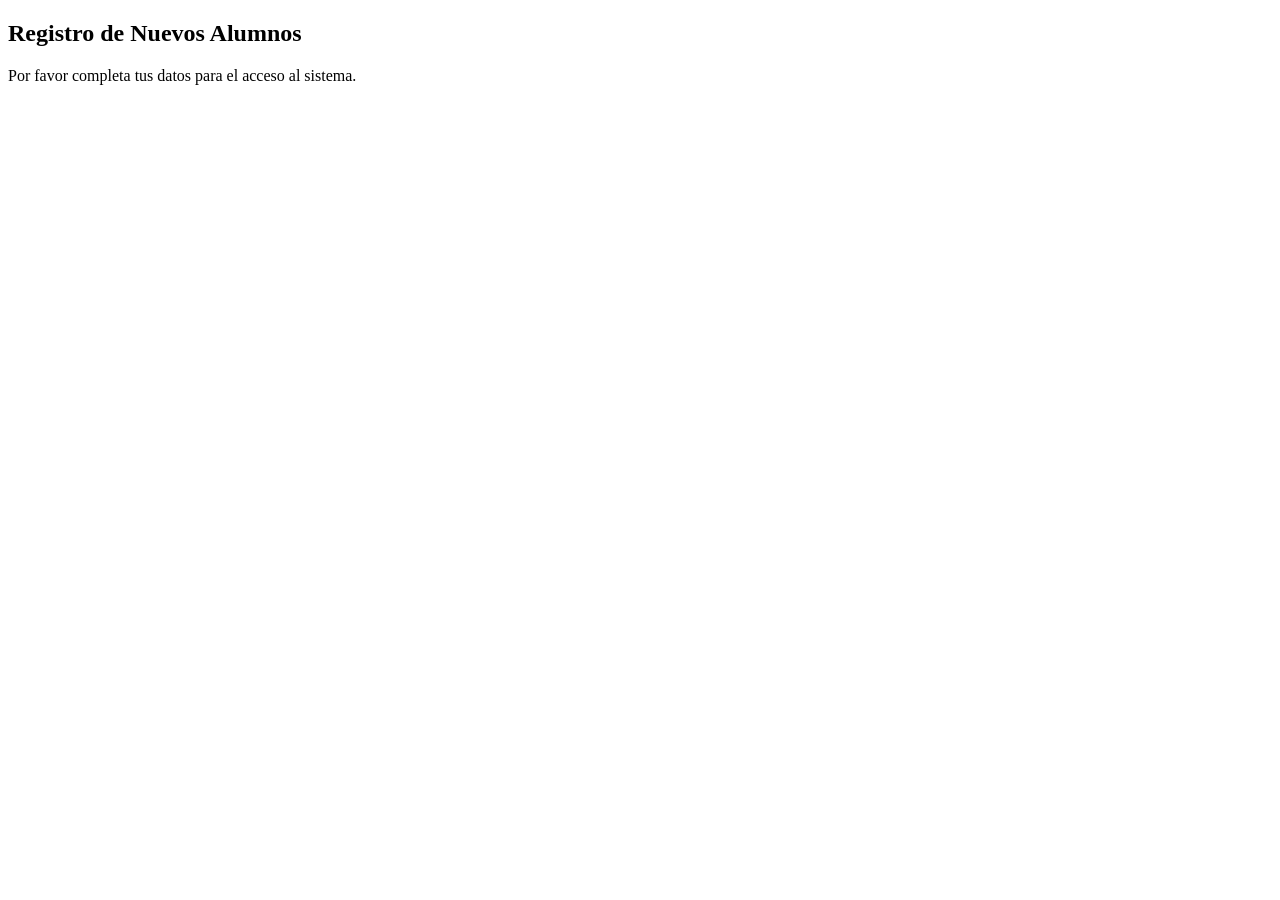
==== laboratorio02/index.html @ f89eabe0 "Se añade la estructura base Se añade configuración inicial de HTML5, el enlace a la hoja de estilos " ====
<!DOCTYPE html>
<html lang="es">
<head>
    <meta charset="UTF-8">
    <meta name="viewport" content="width=device-width, initial-scale=1.0">
    <title>Registro de Estudiantes</title>
    <link rel="stylesheet" href="styles.css">
</head>
<body>

    <div class="contenedor">
        <h2>Registro de Nuevos Alumnos</h2>
        <p class="subtitulo">Por favor completa tus datos para el acceso al sistema.</p>

        <form action="/procesar" method="POST">
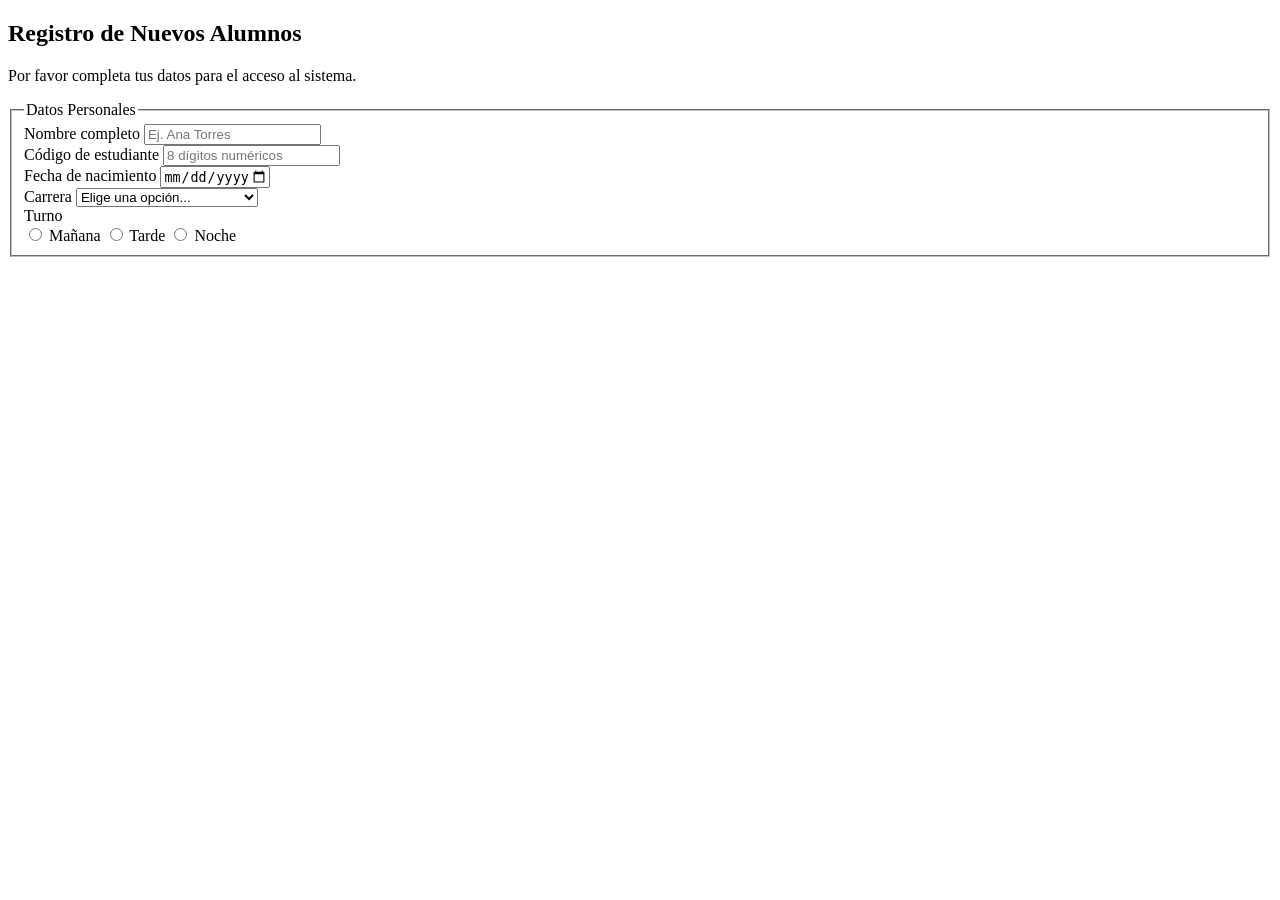
==== commit 7525082d: "Se añade bloque de datos personales Se usa fieldset para añadir este bloque de campos obligatorios" ====
--- a/laboratorio02/index.html
+++ b/laboratorio02/index.html
@@ -13,3 +13,41 @@
         <p class="subtitulo">Por favor completa tus datos para el acceso al sistema.</p>
 
         <form action="/procesar" method="POST">
+            <!-- Datos Personales -->
+            <fieldset>
+                <legend>Datos Personales</legend>
+
+                <div class="campo">
+                    <label for="nombre">Nombre completo</label>
+                    <input type="text" id="nombre" name="nombre" required placeholder="Ej. Ana Torres">
+                </div>
+
+                <div class="campo">
+                    <label for="codigo">Código de estudiante</label>
+                    <input type="text" id="codigo" name="codigo" required pattern="[0-9]{8}" placeholder="8 dígitos numéricos" title="Deben ser exactamente 8 números">
+                </div>
+
+                <div class="campo">
+                    <label for="fnacimiento">Fecha de nacimiento</label>
+                    <input type="date" id="fnacimiento" name="fnacimiento" min="1950-01-01" max="2008-12-31" required>
+                </div>
+
+                <div class="campo">
+                    <label for="carrera">Carrera</label>
+                    <select id="carrera" name="carrera" required>
+                        <option value="" disabled selected>Elige una opción...</option>
+                        <option value="sistemas">Ingeniería de Sistemas</option>
+                        <option value="software">Ingeniería de Software</option>
+                        <option value="ciencias">Ciencia de la Computación</option>
+                    </select>
+                </div>
+
+                <div class="campo">
+                    <label>Turno</label>
+                    <div class="opciones-radio">
+                        <label><input type="radio" name="turno" value="mañana" required> Mañana</label>
+                        <label><input type="radio" name="turno" value="tarde"> Tarde</label>
+                        <label><input type="radio" name="turno" value="noche"> Noche</label>
+                    </div>
+                </div>
+            </fieldset>
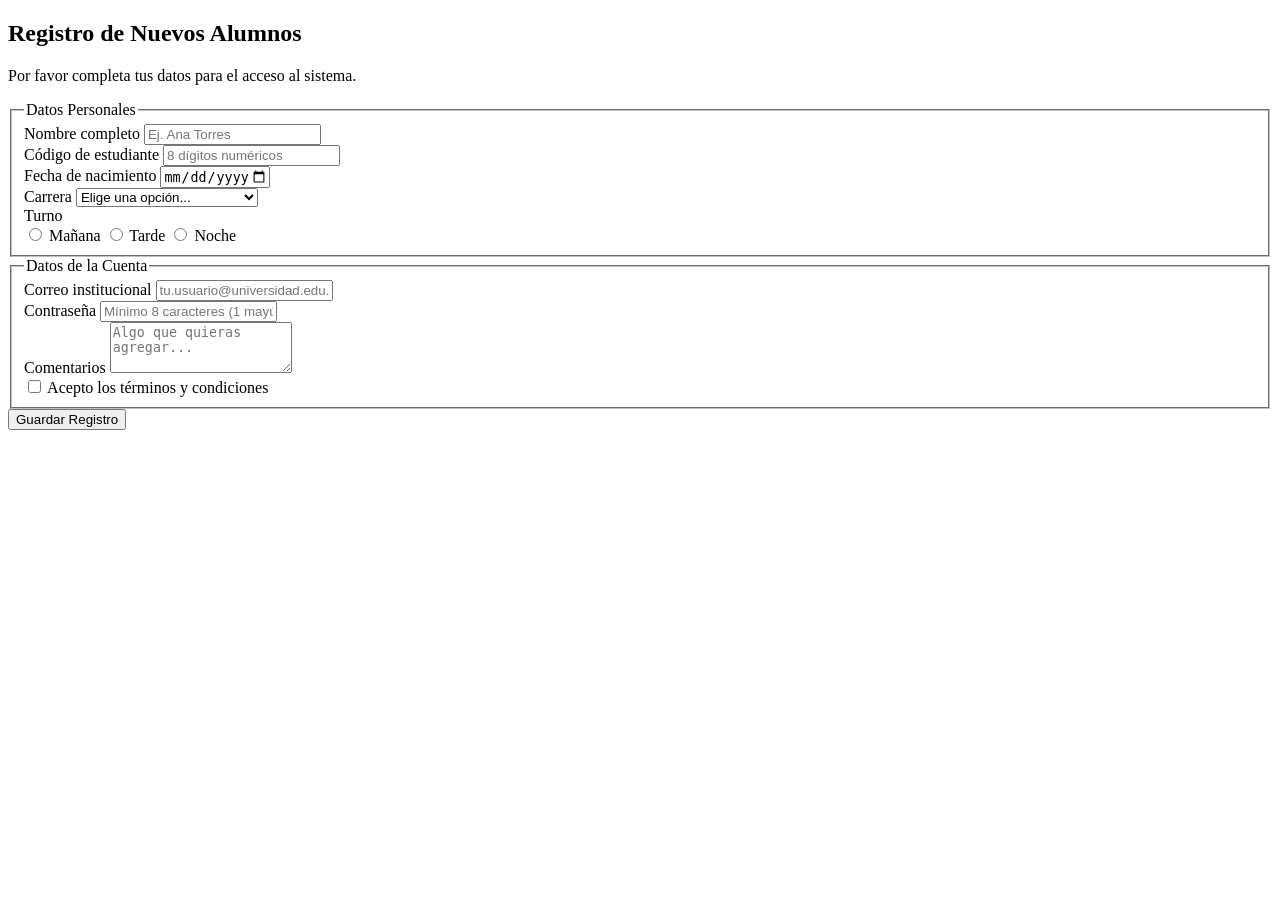
==== commit 03a2d0c1: "Se añade el bloque de cuenta y validación de la contraseña Se añade el segundo fieldset con correo i" ====
--- a/laboratorio02/index.html
+++ b/laboratorio02/index.html
@@ -51,3 +51,35 @@
                     </div>
                 </div>
             </fieldset>
+
+            <fieldset>
+                <legend>Datos de la Cuenta</legend>
+
+                <div class="campo">
+                    <label for="correo">Correo institucional</label>
+                    <input type="email" id="correo" name="correo" required placeholder="tu.usuario@universidad.edu.pe">
+                </div>
+
+                <div class="campo">
+                    <label for="password">Contraseña</label>
+                    <input type="password" id="password" name="password" required minlength="8" pattern="(?=.*\d)(?=.*[A-Z]).{8,}" placeholder="Mínimo 8 caracteres (1 mayúscula y 1 número)" title="Debe tener al menos 8 caracteres, una letra mayúscula y un número">
+                </div>
+
+                <div class="campo">
+                    <label for="comentarios">Comentarios</label>
+                    <textarea id="comentarios" name="comentarios" rows="3" placeholder="Algo que quieras agregar..."></textarea>
+                </div>
+
+                <div class="campo checkbox">
+                    <label>
+                        <input type="checkbox" name="terminos" required> Acepto los términos y condiciones
+                    </label>
+                </div>
+            </fieldset>
+
+            <button type="submit" class="boton-enviar">Guardar Registro</button>
+        </form>
+    </div>
+
+</body>
+</html>
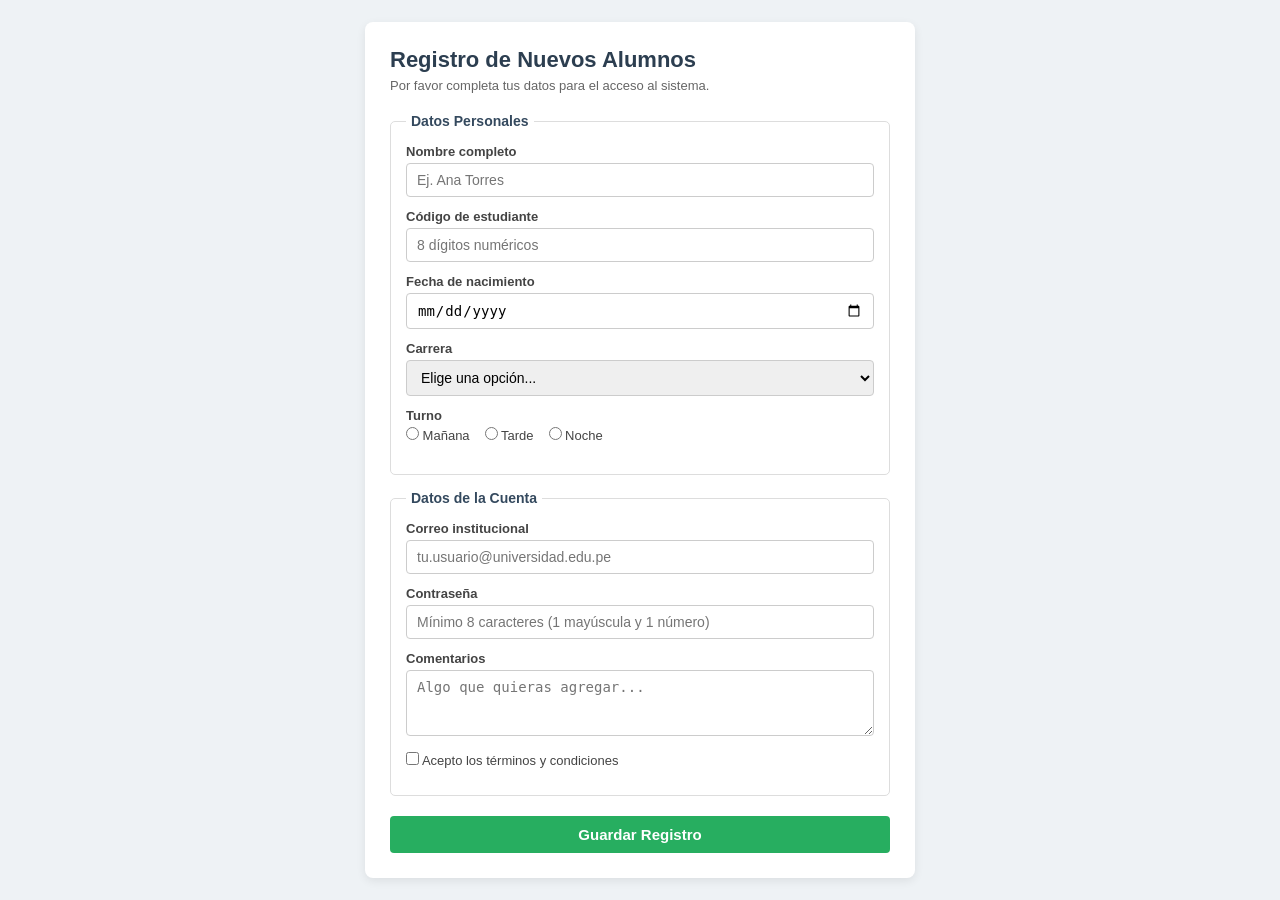
==== commit 5caee9c2: "Se corrige pequeño error en nombres Se corrige "styles.css" por "Style.css (nombre original del arch" ====
--- a/laboratorio02/index.html
+++ b/laboratorio02/index.html
@@ -4,7 +4,7 @@
     <meta charset="UTF-8">
     <meta name="viewport" content="width=device-width, initial-scale=1.0">
     <title>Registro de Estudiantes</title>
-    <link rel="stylesheet" href="styles.css">
+    <link rel="stylesheet" href="Style.css">
 </head>
 <body>
 
@@ -13,7 +13,6 @@
         <p class="subtitulo">Por favor completa tus datos para el acceso al sistema.</p>
 
         <form action="/procesar" method="POST">
-            <!-- Datos Personales -->
             <fieldset>
                 <legend>Datos Personales</legend>
 
--- a/laboratorio02/Style.css
+++ b/laboratorio02/Style.css
@@ -0,0 +1,119 @@
+* {
+    box-sizing: border-box;
+    margin: 0;
+    padding: 0;
+}
+
+body {
+    font-family: Arial, sans-serif;
+    background: #eef2f5;
+    color: #333;
+    display: flex;
+    justify-content: center;
+    align-items: center;
+    min-height: 100vh;
+    padding: 20px;
+}
+.contenedor {
+    background: #ffffff;
+    width: 100%;
+    max-width: 550px;
+    padding: 25px;
+    border-radius: 8px;
+    box-shadow: 0 3px 10px rgba(0, 0, 0, 0.08);
+}
+
+.contenedor h2 {
+    font-size: 22px;
+    margin-bottom: 5px;
+    color: #2c3e50;
+}
+
+.subtitulo {
+    font-size: 13px;
+    color: #666;
+    margin-bottom: 20px;
+}
+
+fieldset {
+    border: 1px solid #ddd;
+    border-radius: 5px;
+    padding: 15px;
+    margin-bottom: 15px;
+}
+
+legend {
+    font-weight: bold;
+    color: #34495e;
+    font-size: 14px;
+    padding: 0 5px;
+}
+.campo {
+    margin-bottom: 12px;
+}
+
+.campo label {
+    display: block;
+    font-size: 13px;
+    font-weight: bold;
+    margin-bottom: 4px;
+    color: #444;
+}
+
+input[type="text"],
+input[type="email"],
+input[type="password"],
+input[type="date"],
+select,
+textarea {
+    width: 100%;
+    padding: 8px 10px;
+    border: 1px solid #ccc;
+    border-radius: 4px;
+    font-size: 14px;
+}
+
+input:focus, select:focus, textarea:focus {
+    border-color: #2980b9;
+    outline: none;
+    box-shadow: 0 0 4px rgba(41, 128, 185, 0.3);
+}
+
+.opciones-radio {
+    display: flex;
+    gap: 15px;
+    font-weight: normal;
+    font-size: 13px;
+}
+
+.opciones-radio label,
+.checkbox label {
+    font-weight: normal;
+    cursor: pointer;
+}
+
+.checkbox {
+    margin-top: 10px;
+    font-size: 13px;
+}
+
+.boton-enviar {
+    width: 100%;
+    background: #27ae60;
+    color: white;
+    border: none;
+    padding: 10px;
+    border-radius: 4px;
+    font-size: 15px;
+    font-weight: bold;
+    cursor: pointer;
+    margin-top: 5px;
+}
+
+.boton-enviar:hover {
+    background: #219653;
+}
+
+.boton-enviar:active {
+    background: #1e8449;
+}
